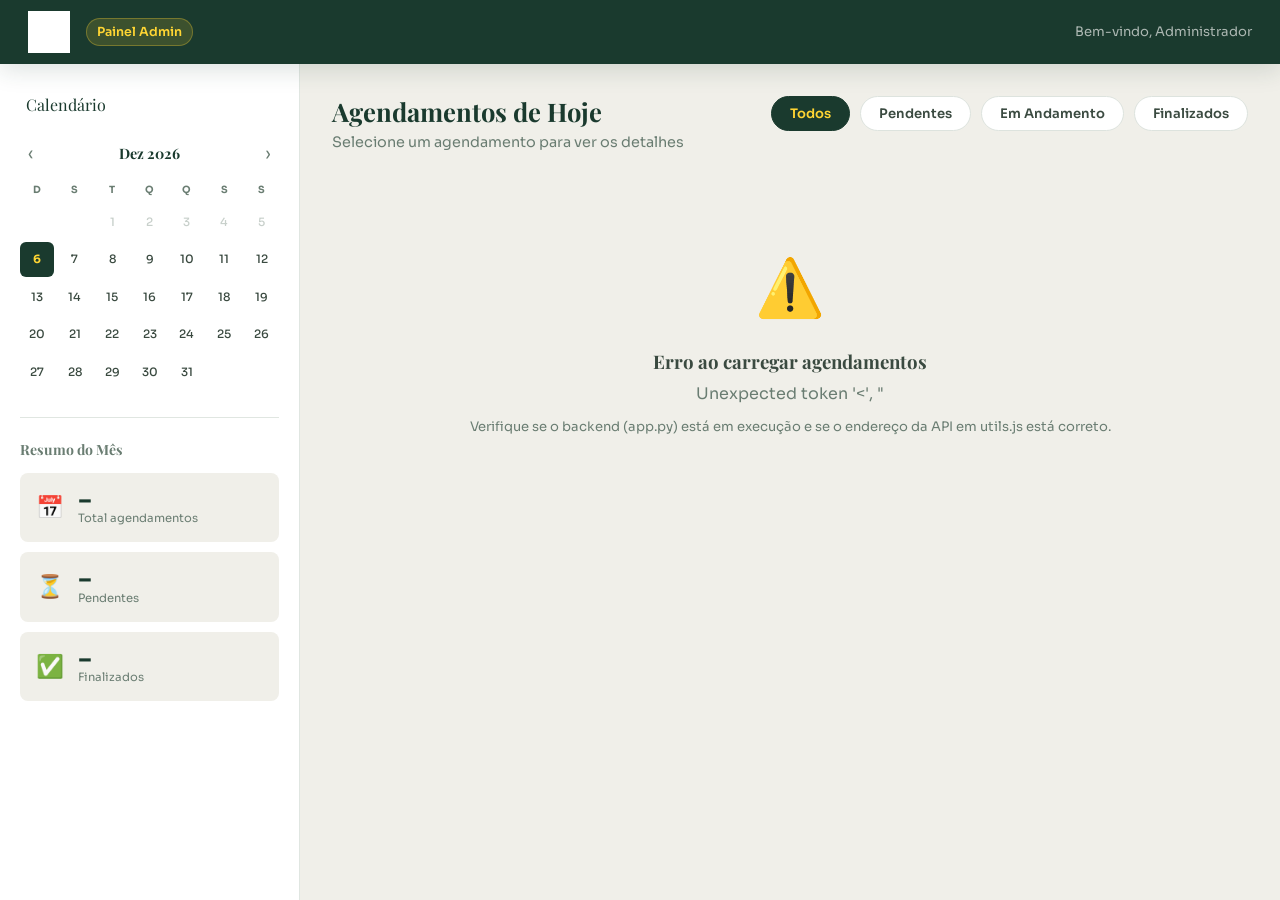
==== admin.html @ e0a65b04 "Primeiro comit" ====
<!DOCTYPE html>
<html lang="pt-BR">
<head>
  <meta charset="UTF-8" />
  <meta name="viewport" content="width=device-width, initial-scale=1.0" />
  <title>AgroMáquinas – Painel Administrativo</title>
  <link rel="preconnect" href="https://fonts.googleapis.com" />
  <link rel="preconnect" href="https://fonts.gstatic.com" crossorigin />
  <link href="https://fonts.googleapis.com/css2?family=Playfair+Display:wght@700;900&family=Sora:wght@300;400;500;600&display=swap" rel="stylesheet" />
  <link rel="stylesheet" href="style.css" />
  <link rel="stylesheet" href="admin.css" />
</head>
<body class="admin-body">

  <!-- TOPBAR ADMINISTRATIVA -->
  <!-- LINK DE RETORNO AO SITE DO CLIENTE REMOVIDO INTENCIONALMENTE -->
  <nav class="admin-topbar">
    <div style="display:flex;align-items:center;gap:16px;">
      <button class="topbar-hamburger" id="sidebarToggle" aria-label="Menu">
        <span></span><span></span><span></span>
      </button>
      <!--
        LOGO NA TOPBAR DO ADMIN:
        O arquivo deve estar na mesma pasta que admin.html.
      -->
      <a href="admin.html" class="nav-logo">
        <img src="Logo AgroMáquinas remodelado.png" alt="AgroMáquinas" class="nav-logo-img" />
      </a>
      <span style="color:var(--yellow);font-size:.78rem;font-weight:600;
                   background:rgba(255,213,51,.15);border:1px solid rgba(255,213,51,.3);
                   padding:3px 10px;border-radius:999px;">
        Painel Admin
      </span>
    </div>
    <div class="topbar-right">
      <span class="admin-greeting">Bem-vindo, Administrador</span>
      <!-- BOTÃO "← Site" REMOVIDO INTENCIONALMENTE -->
    </div>
  </nav>

  <!-- LAYOUT PRINCIPAL -->
  <div class="admin-main">

    <!-- SIDEBAR -->
    <aside class="admin-sidebar" id="adminSidebar">
      <div class="mini-calendar">
        <p class="sidebar-title">Calendário</p>
        <div class="mini-cal-header">
          <button class="mini-cal-nav" id="miniPrev">‹</button>
          <span id="miniMesAno"></span>
          <button class="mini-cal-nav" id="miniNext">›</button>
        </div>
        <div class="mini-cal-grid-header">
          <span>D</span><span>S</span><span>T</span><span>Q</span>
          <span>Q</span><span>S</span><span>S</span>
        </div>
        <div class="mini-cal-grid" id="miniCalGrid"></div>
      </div>

      <div class="sidebar-stats">
        <h4>Resumo do Mês</h4>
        <div class="stat-card-mini">
          <span class="s-icon">📅</span>
          <div class="s-info">
            <span class="s-num" id="statTotal">–</span>
            <span class="s-label">Total agendamentos</span>
          </div>
        </div>
        <div class="stat-card-mini">
          <span class="s-icon">⏳</span>
          <div class="s-info">
            <span class="s-num" id="statPendente">–</span>
            <span class="s-label">Pendentes</span>
          </div>
        </div>
        <div class="stat-card-mini">
          <span class="s-icon">✅</span>
          <div class="s-info">
            <span class="s-num" id="statFinalizado">–</span>
            <span class="s-label">Finalizados</span>
          </div>
        </div>
      </div>
    </aside>

    <!-- CONTEÚDO PRINCIPAL -->
    <main class="admin-content">
      <div class="admin-content-header">
        <div>
          <h2 id="contentTitle">Agendamentos de Hoje</h2>
          <p id="contentSubtitle">Selecione um agendamento para ver os detalhes</p>
        </div>
        <div class="admin-filters">
          <button class="filter-btn active" data-filter="todos"
            onclick="setFilter('todos', this)">Todos</button>
          <button class="filter-btn" data-filter="pendente"
            onclick="setFilter('pendente', this)">Pendentes</button>
          <button class="filter-btn" data-filter="em-andamento"
            onclick="setFilter('em-andamento', this)">Em Andamento</button>
          <button class="filter-btn" data-filter="finalizado"
            onclick="setFilter('finalizado', this)">Finalizados</button>
        </div>
      </div>

      <div class="agendamentos-list" id="agendamentosList">
        <div class="empty-state">
          <span class="empty-icon">🗓️</span>
          <h3>Carregando agendamentos...</h3>
          <p>Aguarde um momento.</p>
        </div>
      </div>
    </main>
  </div>

  <!-- MODAL DE DETALHES DO AGENDAMENTO -->
  <div class="detail-modal-overlay" id="detailOverlay" onclick="closeDetail(event)">
    <div class="detail-modal" id="detailModal">

      <div class="detail-header">
        <div class="detail-header-info">
          <h3 id="dh-client">–</h3>
          <p id="dh-datetime">–</p>
        </div>
        <button class="detail-close" onclick="closeDetailModal()">✕</button>
      </div>

      <div class="detail-body">

        <!-- STATUS -->
        <div class="detail-section">
          <h4>Status</h4>
          <span class="detail-badge" id="d-status-badge">–</span>
          <div style="margin-top:10px;display:flex;gap:8px;flex-wrap:wrap;" id="statusButtons">
            <button class="filter-btn" onclick="updateStatus('pendente')">⏳ Pendente</button>
            <button class="filter-btn" onclick="updateStatus('em-andamento')">🔧 Em Andamento</button>
          </div>
        </div>

        <!-- CLIENTE -->
        <div class="detail-section">
          <h4>Cliente</h4>
          <div class="detail-row"><label>Nome</label><span id="d-nome">–</span></div>
          <div class="detail-row"><label>Documento</label><span id="d-doc">–</span></div>
          <div class="detail-row"><label>Telefone</label><span id="d-tel">–</span></div>
          <div class="detail-row"><label>E-mail</label><span id="d-email">–</span></div>
        </div>

        <!-- SERVIÇO -->
        <div class="detail-section">
          <h4>Serviço</h4>
          <div class="detail-row"><label>Tipo de Serviço</label><span id="d-servico">–</span></div>
          <div class="detail-row"><label>Maquinário</label><span id="d-maquina">–</span></div>
          <div class="detail-row"><label>Marca / Modelo</label><span id="d-modelo">–</span></div>
          <div class="detail-row"><label>Ano</label><span id="d-ano">–</span></div>
          <div class="detail-row">
            <label>Problema / Descrição</label>
            <span id="d-problema" style="white-space:pre-wrap">–</span>
          </div>
        </div>

        <!-- LOCALIZAÇÃO + MAPA -->
        <!--
          MAPA DO GOOGLE MAPS:
          Configure a variável MAPS_KEY em admin.js para exibir o mapa incorporado.
          Sem a chave, o sistema exibe um botão "Ver no Google Maps".

          COMO OBTER A CHAVE:
          1. Acesse https://console.cloud.google.com/
          2. Crie um projeto → APIs e Serviços → Biblioteca
          3. Ative a "Maps Embed API"
          4. Credenciais → Criar credencial → Chave de API
          5. Cole a chave na variável MAPS_KEY dentro do arquivo admin.js
        -->
        <div class="detail-section">
          <h4>Localização</h4>
          <div class="detail-row"><label>Endereço / Fazenda</label><span id="d-local">–</span></div>
          <div class="map-container" id="mapContainer">
            <div class="map-placeholder">
              <span>📍</span>
              <p>Carregando mapa...</p>
            </div>
          </div>
          <p style="font-size:.72rem;color:var(--text-muted);margin-top:4px;">
            Localização aproximada com base no endereço informado pelo cliente.
          </p>
        </div>

        <!-- RELATÓRIO DE CONCLUSÃO -->
        <div class="detail-section">
          <div class="finalizacao-section" id="finalizacaoSection">
            <h4>🔧 Relatório de Conclusão</h4>
            <div id="finalizacaoContent">
              <textarea id="relatorioText" rows="4"
                placeholder="Descreva o que foi realizado, peças trocadas, observações técnicas...">
              </textarea>
              <button class="btn-finalizar" onclick="finalizarServico()">
                ✅ Marcar como Finalizado
              </button>
            </div>
            <div id="finalizadoInfo" style="display:none" class="finalizado-info">
              <strong>✅ Serviço Finalizado</strong>
              <span id="finalizadoRelatorio"></span>
            </div>
          </div>
        </div>

      </div><!-- /detail-body -->
    </div>
  </div>

  <!--
    SCRIPTS – ordem obrigatória: utils.js → calendar.js → admin.js
    Todos os arquivos devem estar na mesma pasta que admin.html.
  -->
  <script src="utils.js"></script>
  <script src="calendar.js"></script>
  <script src="admin.js"></script>
</body>
</html>
---- style.css ----
/* =============================================
   AGROMÁQUINAS – GLOBAL STYLES
   ============================================= */

/* --- RESET & BASE --- */
*,
*::before,
*::after {
    box-sizing: border-box;
    margin: 0;
    padding: 0;
}

:root {
    --green-dark: #1a3a2e;
    --green-mid: #254d3e;
    --green-light: #2e6b52;
    --green-muted: #3d7a61;
    --yellow: #ffd533;
    --yellow-dark: #e6be20;
    --yellow-pale: #fff8d6;
    --cream: #fbfbf9;
    --cream-dark: #f0efe9;
    --text-dark: #111a16;
    --text-mid: #3a4a40;
    --text-muted: #6a7d72;
    --white: #ffffff;
    --shadow-sm: 0 2px 8px rgba(26, 58, 46, .10);
    --shadow-md: 0 6px 24px rgba(26, 58, 46, .15);
    --shadow-lg: 0 16px 48px rgba(26, 58, 46, .18);
    --radius-sm: 8px;
    --radius-md: 14px;
    --radius-lg: 24px;
    --radius-xl: 36px;
    --transition: 0.28s cubic-bezier(.4, 0, .2, 1);
}

html {
    scroll-behavior: smooth;
}

body {
    font-family: 'Sora', sans-serif;
    background: var(--cream);
    color: var(--text-dark);
    font-size: 16px;
    line-height: 1.65;
    overflow-x: hidden;
}

h1,
h2,
h3,
h4 {
    font-family: 'Playfair Display', serif;
    line-height: 1.2;
}

a {
    text-decoration: none;
    color: inherit;
}

img {
    max-width: 100%;
    display: block;
}

button {
    cursor: pointer;
    font-family: 'Sora', sans-serif;
    border: none;
}

.container {
    width: 100%;
    max-width: 1160px;
    margin: 0 auto;
    padding: 0 24px;
}

/* --- ACCENT --- */
.accent {
    color: var(--yellow-dark);
}

/* --- SECTION LABELS --- */
.section-label {
    display: inline-block;
    background: var(--yellow-pale);
    color: var(--green-dark);
    font-size: .78rem;
    font-weight: 600;
    letter-spacing: .1em;
    text-transform: uppercase;
    padding: 5px 14px;
    border-radius: 999px;
    border: 1px solid var(--yellow);
    margin-bottom: 14px;
}

.section-title {
    font-size: clamp(1.8rem, 4vw, 2.8rem);
    color: var(--green-dark);
    margin-bottom: 12px;
}

.section-sub {
    color: var(--text-muted);
    font-size: 1.05rem;
    margin-bottom: 40px;
}

/* --- BUTTONS --- */
.btn-primary {
    display: inline-flex;
    align-items: center;
    gap: 8px;
    background: var(--yellow);
    color: var(--green-dark);
    font-weight: 700;
    font-size: .95rem;
    padding: 14px 32px;
    border-radius: 999px;
    border: 2px solid var(--yellow);
    transition: var(--transition);
    box-shadow: 0 4px 16px rgba(255, 213, 51, .35);
}

.btn-primary:hover {
    background: var(--yellow-dark);
    border-color: var(--yellow-dark);
    transform: translateY(-2px);
    box-shadow: 0 8px 24px rgba(255, 213, 51, .45);
}

.btn-ghost {
    display: inline-flex;
    align-items: center;
    gap: 8px;
    background: transparent;
    color: var(--cream);
    font-weight: 600;
    font-size: .95rem;
    padding: 14px 32px;
    border-radius: 999px;
    border: 2px solid rgba(255, 255, 255, .4);
    transition: var(--transition);
}

.btn-ghost:hover {
    background: rgba(255, 255, 255, .12);
    border-color: rgba(255, 255, 255, .7);
}

/* --- NAVBAR --- */
.navbar {
    position: fixed;
    top: 0;
    left: 0;
    right: 0;
    z-index: 900;
    background: transparent;
    transition: background var(--transition), box-shadow var(--transition);
}

.navbar.scrolled {
    background: var(--green-dark);
    box-shadow: var(--shadow-md);
}

.nav-container {
    display: flex;
    align-items: center;
    justify-content: space-between;
    max-width: 1160px;
    margin: 0 auto;
    padding: 18px 24px;
}

.nav-logo {
    display: flex;
    align-items: center;
    gap: 10px;
    color: var(--cream);
    font-size: 1.25rem;
}

.logo-icon {
    font-size: 1.5rem;
    display: flex;
    align-items: center;
    justify-content: center;
    width: 40px;
    height: 40px;
    background: var(--yellow);
    border-radius: 10px;
    color: var(--green-dark);
}

.logo-text strong {
    color: var(--yellow);
}

.nav-links {
    list-style: none;
    display: flex;
    align-items: center;
    gap: 36px;
}

.nav-links a {
    color: rgba(251, 251, 249, .85);
    font-size: .9rem;
    font-weight: 500;
    transition: color var(--transition);
    position: relative;
}

.nav-links a::after {
    content: '';
    position: absolute;
    bottom: -3px;
    left: 0;
    width: 0;
    height: 2px;
    background: var(--yellow);
    transition: width var(--transition);
}

.nav-links a:hover {
    color: var(--yellow);
}

.nav-links a:hover::after {
    width: 100%;
}

.btn-nav-admin {
    background: var(--yellow) !important;
    color: var(--green-dark) !important;
    padding: 8px 20px !important;
    border-radius: 999px !important;
    font-weight: 700 !important;
    font-size: .85rem !important;
}

.btn-nav-admin::after {
    display: none !important;
}

.btn-nav-admin:hover {
    background: var(--yellow-dark) !important;
}

.nav-toggle {
    display: none;
    flex-direction: column;
    gap: 5px;
    background: transparent;
    padding: 6px;
}

.nav-toggle span {
    display: block;
    width: 25px;
    height: 2px;
    background: var(--cream);
    border-radius: 2px;
    transition: var(--transition);
}

/* --- HERO --- */
.hero {
    min-height: 100vh;
    background: var(--green-dark);
    background-image:
        radial-gradient(ellipse 60% 60% at 70% 50%, rgba(46, 107, 82, .6) 0%, transparent 70%),
        radial-gradient(ellipse 40% 40% at 10% 80%, rgba(255, 213, 51, .08) 0%, transparent 60%);
    display: flex;
    align-items: center;
    position: relative;
    overflow: hidden;
    padding: 120px 24px 80px;
}

.hero-bg-grain {
    position: absolute;
    inset: 0;
    background-image: url("data:image/svg+xml,%3Csvg viewBox='0 0 256 256' xmlns='http://www.w3.org/2000/svg'%3E%3Cfilter id='noise'%3E%3CfeTurbulence type='fractalNoise' baseFrequency='0.9' numOctaves='4' stitchTiles='stitch'/%3E%3C/filter%3E%3Crect width='100%25' height='100%25' filter='url(%23noise)' opacity='0.04'/%3E%3C/svg%3E");
    pointer-events: none;
    opacity: .4;
}

.hero-content {
    max-width: 620px;
    z-index: 2;
}

.hero-badge {
    display: inline-block;
    background: rgba(255, 213, 51, .12);
    border: 1px solid rgba(255, 213, 51, .3);
    color: var(--yellow);
    padding: 6px 18px;
    border-radius: 999px;
    font-size: .82rem;
    font-weight: 600;
    letter-spacing: .06em;
    margin-bottom: 24px;
}

.hero-title {
    font-size: clamp(2.4rem, 6vw, 4.5rem);
    color: var(--cream);
    line-height: 1.08;
    margin-bottom: 20px;
}

.hero-highlight {
    color: var(--yellow);
    display: block;
}

.hero-subtitle {
    color: rgba(251, 251, 249, .7);
    font-size: 1.1rem;
    margin-bottom: 36px;
    max-width: 480px;
}

.hero-cta {
    display: flex;
    flex-wrap: wrap;
    gap: 14px;
}

.hero-visual {
    position: absolute;
    right: 5%;
    top: 50%;
    transform: translateY(-50%);
    display: flex;
    flex-direction: column;
    gap: 16px;
    z-index: 2;
}

.hero-card-float {
    background: rgba(251, 251, 249, .06);
    border: 1px solid rgba(251, 251, 249, .12);
    backdrop-filter: blur(12px);
    border-radius: var(--radius-md);
    padding: 16px 22px;
    display: flex;
    flex-direction: column;
    gap: 6px;
    color: var(--cream);
    font-size: .88rem;
    min-width: 200px;
    animation: floatCard 4s ease-in-out infinite;
}

.card-2 {
    animation-delay: 2s;
}

@keyframes floatCard {

    0%,
    100% {
        transform: translateY(0);
    }

    50% {
        transform: translateY(-10px);
    }
}

.card-icon {
    font-size: 1.6rem;
}

.card-status {
    font-size: .78rem;
    font-weight: 600;
}

.card-status.ok {
    color: #6ee7a0;
}

.card-status.pend {
    color: var(--yellow);
}

.hero-scroll-hint {
    position: absolute;
    bottom: 36px;
    left: 50%;
    transform: translateX(-50%);
    display: flex;
    flex-direction: column;
    align-items: center;
    gap: 8px;
    color: rgba(251, 251, 249, .45);
    font-size: .78rem;
    letter-spacing: .08em;
}

.scroll-arrow {
    width: 20px;
    height: 20px;
    border-right: 2px solid rgba(251, 251, 249, .35);
    border-bottom: 2px solid rgba(251, 251, 249, .35);
    transform: rotate(45deg);
    animation: scrollBounce 1.5s ease-in-out infinite;
}

@keyframes scrollBounce {

    0%,
    100% {
        transform: rotate(45deg) translateY(0);
    }

    50% {
        transform: rotate(45deg) translateY(5px);
    }
}

/* --- SOBRE --- */
.sobre {
    padding: 100px 0;
    background: var(--cream);
}

.sobre-grid {
    display: grid;
    grid-template-columns: 1fr 1fr;
    gap: 64px;
    align-items: center;
    margin-top: 12px;
}

.sobre-text h2 {
    font-size: clamp(1.8rem, 3.5vw, 2.6rem);
    color: var(--green-dark);
    margin-bottom: 18px;
}

.sobre-text p {
    color: var(--text-mid);
    font-size: 1.05rem;
    margin-bottom: 36px;
}

.stats-row {
    display: flex;
    gap: 32px;
    flex-wrap: wrap;
}

.stat {
    display: flex;
    flex-direction: column;
    gap: 2px;
}

.stat-num {
    font-family: 'Playfair Display', serif;
    font-size: 2rem;
    font-weight: 900;
    color: var(--green-dark);
}

.stat span:last-child {
    font-size: .82rem;
    color: var(--text-muted);
}

.image-placeholder-block {
    background: linear-gradient(135deg, var(--green-dark), var(--green-light));
    border-radius: var(--radius-lg);
    aspect-ratio: 4/3;
    display: flex;
    flex-direction: column;
    align-items: center;
    justify-content: center;
    gap: 16px;
    font-size: 5rem;
    color: rgba(255, 255, 255, .2);
}

.image-placeholder-block p {
    color: rgba(255, 255, 255, .5);
    font-size: .9rem;
    margin: 0;
}

/* --- SERVIÇOS --- */
.servicos {
    padding: 100px 0;
    background: var(--green-dark);
}

.servicos .section-label {
    background: rgba(255, 213, 51, .15);
    border-color: rgba(255, 213, 51, .3);
    color: var(--yellow);
}

.servicos .section-title {
    color: var(--cream);
}

.servicos-grid {
    display: grid;
    grid-template-columns: repeat(3, 1fr);
    gap: 20px;
}

.servico-card {
    background: rgba(251, 251, 249, .05);
    border: 1px solid rgba(251, 251, 249, .1);
    border-radius: var(--radius-md);
    padding: 32px 26px;
    transition: var(--transition);
    position: relative;
    overflow: hidden;
}

.servico-card::before {
    content: '';
    position: absolute;
    bottom: 0;
    left: 0;
    right: 0;
    height: 3px;
    background: var(--yellow);
    transform: scaleX(0);
    transition: transform var(--transition);
}

.servico-card:hover {
    background: rgba(251, 251, 249, .09);
    transform: translateY(-4px);
    box-shadow: var(--shadow-md);
}

.servico-card:hover::before {
    transform: scaleX(1);
}

.servico-icon {
    font-size: 2.2rem;
    margin-bottom: 16px;
    display: block;
}

.servico-card h3 {
    color: var(--cream);
    font-size: 1.05rem;
    margin-bottom: 10px;
}

.servico-card p {
    color: rgba(251, 251, 249, .6);
    font-size: .88rem;
    line-height: 1.6;
}

/* --- CONTATO --- */
.contato {
    padding: 100px 0;
    background: var(--cream-dark);
}

.contato-grid {
    display: grid;
    grid-template-columns: 1fr 1fr;
    gap: 64px;
    align-items: start;
}

.contato-info h2 {
    font-size: clamp(1.7rem, 3vw, 2.4rem);
    color: var(--green-dark);
    margin-bottom: 14px;
}

.contato-info>p {
    color: var(--text-muted);
    margin-bottom: 32px;
}

.contato-items {
    display: flex;
    flex-direction: column;
    gap: 18px;
}

.contato-item {
    display: flex;
    align-items: flex-start;
    gap: 16px;
    background: var(--white);
    border-radius: var(--radius-md);
    padding: 18px 20px;
    box-shadow: var(--shadow-sm);
}

.ci-icon {
    font-size: 1.4rem;
    flex-shrink: 0;
    margin-top: 2px;
}

.contato-item div {
    display: flex;
    flex-direction: column;
}

.contato-item strong {
    font-size: .88rem;
    color: var(--green-dark);
    font-weight: 600;
}

.contato-item span {
    font-size: .9rem;
    color: var(--text-muted);
}

.contato-horarios {
    background: var(--green-dark);
    border-radius: var(--radius-lg);
    padding: 40px 36px;
}

.contato-horarios h3 {
    color: var(--yellow);
    font-size: 1.2rem;
    margin-bottom: 28px;
}

.horario-item {
    display: flex;
    justify-content: space-between;
    align-items: center;
    padding: 14px 0;
    border-bottom: 1px solid rgba(255, 255, 255, .08);
    color: rgba(251, 251, 249, .75);
    font-size: .9rem;
}

.horario-item:last-child {
    border-bottom: none;
}

.horario-item strong {
    color: var(--cream);
    font-size: .95rem;
}

.horario-item.destaque strong {
    color: var(--yellow);
}

/* --- FOOTER --- */
.footer {
    background: #111a16;
    padding: 32px 0;
}

.footer-top {
    display: flex;
    align-items: center;
    gap: 24px;
    flex-wrap: wrap;
    margin-bottom: 20px;
}

.footer-top p {
    color: rgba(251, 251, 249, .45);
    font-size: .85rem;
}

.footer-brand {
    display: flex;
    align-items: center;
    gap: 10px;
    color: var(--cream);
    font-size: 1.1rem;
}

.footer-bottom {
    display: flex;
    justify-content: space-between;
    align-items: center;
    flex-wrap: wrap;
    gap: 10px;
    border-top: 1px solid rgba(255, 255, 255, .07);
    padding-top: 20px;
    font-size: .8rem;
    color: rgba(251, 251, 249, .35);
}

.footer-bottom a {
    color: var(--yellow);
}

/* --- MODAL OVERLAY --- */
.modal-overlay {
    display: none;
    position: fixed;
    inset: 0;
    background: rgba(0, 0, 0, .6);
    z-index: 1000;
    align-items: center;
    justify-content: center;
    padding: 20px;
}

.modal-overlay.active {
    display: flex;
}

.modal-box {
    background: var(--cream);
    border-radius: var(--radius-lg);
    padding: 48px 40px;
    max-width: 480px;
    width: 100%;
    text-align: center;
    box-shadow: var(--shadow-lg);
    animation: modalIn .3s ease;
}

@keyframes modalIn {
    from {
        opacity: 0;
        transform: scale(.92) translateY(16px);
    }

    to {
        opacity: 1;
        transform: scale(1) translateY(0);
    }
}

.modal-icon {
    font-size: 4rem;
    margin-bottom: 20px;
    display: block;
}

.modal-box h2 {
    color: var(--green-dark);
    margin-bottom: 14px;
}

.modal-box p {
    color: var(--text-muted);
    font-size: .95rem;
    margin-bottom: 20px;
}

.modal-detail {
    background: var(--cream-dark);
    border-radius: var(--radius-sm);
    padding: 16px 20px;
    margin-bottom: 24px;
    font-size: .9rem;
    color: var(--text-mid);
    text-align: left;
}

/* =============================================
   RESPONSIVIDADE GLOBAL
   ============================================= */
@media (max-width: 1024px) {
    .servicos-grid {
        grid-template-columns: repeat(2, 1fr);
    }

    .hero-visual {
        display: none;
    }

    .sobre-grid,
    .contato-grid {
        grid-template-columns: 1fr;
        gap: 40px;
    }
}

@media (max-width: 768px) {
    .nav-toggle {
        display: flex;
    }

    .nav-links {
        display: none;
        position: absolute;
        top: 100%;
        left: 0;
        right: 0;
        background: var(--green-dark);
        flex-direction: column;
        gap: 0;
        padding: 16px 0;
        box-shadow: var(--shadow-md);
    }

    .nav-links.open {
        display: flex;
    }

    .nav-links li {
        width: 100%;
    }

    .nav-links a {
        display: block;
        padding: 14px 28px;
        font-size: 1rem;
    }

    .btn-nav-admin {
        margin: 8px 28px;
        display: block;
        text-align: center;
    }

    .navbar {
        position: relative;
    }

    .navbar.scrolled {
        position: fixed;
    }

    .hero {
        padding: 100px 24px 60px;
    }

    .servicos-grid {
        grid-template-columns: 1fr;
    }

    .sobre-image-col {
        order: -1;
    }

    .image-placeholder-block {
        aspect-ratio: 16/9;
        font-size: 3.5rem;
    }

    .stats-row {
        gap: 20px;
    }

    .footer-bottom {
        flex-direction: column;
        text-align: center;
    }
}

@media (max-width: 480px) {
    .hero-title {
        font-size: 2.1rem;
    }

    .hero-cta {
        flex-direction: column;
    }

    .btn-primary,
    .btn-ghost {
        width: 100%;
        justify-content: center;
    }

    .modal-box {
        padding: 32px 24px;
    }
}

.hero-logo-img {
    width: 500px;
    height: 500px;
}
/* ── Logo na navbar e footer ── */
.nav-logo-img {
  height: 42px;
  width: auto;
  object-fit: contain;
  filter: brightness(0) invert(1);  /* deixa branco sobre fundo verde */
}
.footer-logo-img {
  height: 48px;
  width: auto;
  object-fit: contain;
  filter: brightness(0) invert(1);
}

/* ── Hero logo ── */
.hero-logo-wrapper {
  margin: 8px 0 32px;
  display: flex;
  align-items: center;
  justify-content: flex-start;
}
.hero-logo-img {
  width: clamp(260px, 42vw, 480px);
  height: auto;
  filter: drop-shadow(0 8px 32px rgba(0,0,0,.35));
  border-radius: 50%;
  object-fit: contain;
  transition: transform 0.4s cubic-bezier(.4,0,.2,1), filter 0.4s cubic-bezier(.4,0,.2,1);
}
.hero-logo-img:hover {
  transform: scale(1.03) rotate(-1deg);
  filter: drop-shadow(0 12px 40px rgba(255,213,51,.25));
}

@media (max-width: 768px) {
  .hero-logo-img { width: clamp(200px, 70vw, 340px); }
  .nav-logo-img  { height: 34px; }
}
@media (max-width: 480px) {
  .hero-logo-img { width: clamp(180px, 80vw, 280px); }
}
---- admin.css ----
/* =============================================
   AGROMÁQUINAS – ADMIN STYLES
   ============================================= */

/* --- ADMIN LAYOUT --- */
.admin-body {
  background: var(--cream-dark);
  min-height: 100vh;
}

/* --- ADMIN TOPBAR --- */
.admin-topbar {
  background: var(--green-dark);
  padding: 0 28px;
  display: flex;
  align-items: center;
  justify-content: space-between;
  height: 64px;
  position: sticky;
  top: 0;
  z-index: 800;
  box-shadow: var(--shadow-md);
}

.admin-topbar .nav-logo { gap: 10px; }

.topbar-right {
  display: flex;
  align-items: center;
  gap: 16px;
}

.admin-greeting {
  color: rgba(251,251,249,.65);
  font-size: .82rem;
}

.btn-logout {
  background: rgba(255,255,255,.08);
  border: 1px solid rgba(255,255,255,.15);
  color: var(--cream);
  padding: 7px 16px;
  border-radius: 999px;
  font-size: .82rem;
  transition: var(--transition);
}
.btn-logout:hover { background: rgba(255,255,255,.15); }

/* --- ADMIN MAIN CONTAINER --- */
.admin-main {
  display: grid;
  grid-template-columns: 300px 1fr;
  gap: 0;
  min-height: calc(100vh - 64px);
}

/* --- SIDEBAR --- */
.admin-sidebar {
  background: var(--white);
  border-right: 1px solid #e0e6e1;
  padding: 28px 20px;
  overflow-y: auto;
}

.sidebar-title {
  font-family: 'Playfair Display', serif;
  font-size: 1rem;
  color: var(--green-dark);
  margin-bottom: 20px;
  padding-left: 6px;
}

/* Mini calendar in sidebar */
.mini-calendar {}
.mini-cal-header {
  display: flex;
  align-items: center;
  justify-content: space-between;
  margin-bottom: 14px;
}
.mini-cal-header span {
  font-family: 'Playfair Display', serif;
  font-size: .9rem;
  font-weight: 700;
  color: var(--green-dark);
}
.mini-cal-nav {
  background: transparent;
  border: none;
  color: var(--text-muted);
  font-size: 1.1rem;
  padding: 4px 8px;
  border-radius: var(--radius-sm);
  transition: var(--transition);
}
.mini-cal-nav:hover {
  background: var(--cream-dark);
  color: var(--green-dark);
}

.mini-cal-grid-header,
.mini-cal-grid {
  display: grid;
  grid-template-columns: repeat(7, 1fr);
  gap: 3px;
  text-align: center;
}
.mini-cal-grid-header { margin-bottom: 6px; }
.mini-cal-grid-header span { font-size: .62rem; font-weight: 700; color: var(--text-muted); text-transform: uppercase; }

.mini-cal-day {
  aspect-ratio: 1;
  border-radius: 6px;
  display: flex;
  align-items: center;
  justify-content: center;
  font-size: .72rem;
  font-weight: 500;
  cursor: pointer;
  transition: var(--transition);
  background: transparent;
  border: none;
  color: var(--text-mid);
  position: relative;
}
.mini-cal-day:hover:not(.past):not(.empty) { background: var(--cream-dark); }
.mini-cal-day.today { background: rgba(26,58,46,.1); font-weight: 700; color: var(--green-dark); }
.mini-cal-day.selected { background: var(--green-dark); color: var(--yellow); font-weight: 700; }
.mini-cal-day.has-agendamentos::after {
  content: '';
  display: block;
  width: 4px; height: 4px;
  border-radius: 50%;
  background: var(--yellow);
  position: absolute;
  bottom: 2px; left: 50%;
  transform: translateX(-50%);
}
.mini-cal-day.past { color: #c8d0cb; }
.mini-cal-day.empty { cursor: default; }

.sidebar-stats {
  margin-top: 28px;
  padding-top: 24px;
  border-top: 1px solid #e0e6e1;
}
.sidebar-stats h4 { font-family: 'Playfair Display', serif; font-size: .88rem; color: var(--text-muted); margin-bottom: 14px; }

.stat-card-mini {
  background: var(--cream-dark);
  border-radius: var(--radius-sm);
  padding: 14px 16px;
  margin-bottom: 10px;
  display: flex;
  align-items: center;
  gap: 14px;
}
.stat-card-mini .s-icon { font-size: 1.4rem; }
.stat-card-mini .s-info { display: flex; flex-direction: column; }
.stat-card-mini .s-num { font-family: 'Playfair Display', serif; font-size: 1.4rem; font-weight: 900; color: var(--green-dark); line-height: 1; }
.stat-card-mini .s-label { font-size: .72rem; color: var(--text-muted); }

/* --- ADMIN CONTENT AREA --- */
.admin-content {
  padding: 32px;
  overflow-y: auto;
}

.admin-content-header {
  display: flex;
  align-items: flex-start;
  justify-content: space-between;
  flex-wrap: wrap;
  gap: 16px;
  margin-bottom: 28px;
}

.admin-content-header h2 {
  font-size: 1.6rem;
  color: var(--green-dark);
}

.admin-content-header p { color: var(--text-muted); font-size: .9rem; margin-top: 4px; }

.admin-filters {
  display: flex;
  gap: 10px;
  flex-wrap: wrap;
}

.filter-btn {
  background: var(--white);
  border: 1.5px solid #dde3de;
  color: var(--text-mid);
  padding: 8px 18px;
  border-radius: 999px;
  font-size: .82rem;
  font-weight: 600;
  transition: var(--transition);
  font-family: 'Sora', sans-serif;
}
.filter-btn:hover, .filter-btn.active {
  background: var(--green-dark);
  border-color: var(--green-dark);
  color: var(--yellow);
}

/* --- AGENDAMENTOS LIST --- */
.agendamentos-list {
  display: flex;
  flex-direction: column;
  gap: 14px;
}

.agendamento-card {
  background: var(--white);
  border-radius: var(--radius-md);
  padding: 20px 24px;
  border: 1.5px solid #e0e6e1;
  display: flex;
  align-items: center;
  gap: 20px;
  cursor: pointer;
  transition: var(--transition);
  position: relative;
  overflow: hidden;
}
.agendamento-card::before {
  content: '';
  position: absolute;
  left: 0; top: 0; bottom: 0;
  width: 4px;
  background: var(--green-light);
  transition: width var(--transition);
}
.agendamento-card.status-finalizado::before { background: #6ee7a0; }
.agendamento-card.status-pendente::before { background: var(--yellow); }
.agendamento-card.status-em-andamento::before { background: #60a5fa; }

.agendamento-card:hover {
  box-shadow: var(--shadow-md);
  transform: translateX(3px);
  border-color: var(--green-light);
}

.card-time-col {
  flex-shrink: 0;
  text-align: center;
  min-width: 60px;
}
.card-time { font-family: 'Playfair Display', serif; font-size: 1.4rem; font-weight: 900; color: var(--green-dark); line-height: 1; }
.card-date-small { font-size: .7rem; color: var(--text-muted); margin-top: 2px; }

.card-divider { width: 1px; height: 50px; background: #e0e6e1; flex-shrink: 0; }

.card-info { flex: 1; min-width: 0; }
.card-client { font-weight: 700; font-size: .95rem; color: var(--text-dark); }
.card-service { font-size: .82rem; color: var(--text-muted); margin-top: 3px; }
.card-machine { font-size: .82rem; color: var(--green-light); font-weight: 600; margin-top: 2px; }

.card-location {
  font-size: .78rem;
  color: var(--text-muted);
  display: flex;
  align-items: center;
  gap: 4px;
  margin-top: 6px;
}

.card-status-badge {
  flex-shrink: 0;
  padding: 5px 12px;
  border-radius: 999px;
  font-size: .72rem;
  font-weight: 700;
  letter-spacing: .04em;
  text-transform: uppercase;
}
.badge-pendente { background: #fff8d6; color: #b08800; }
.badge-em-andamento { background: #dbeafe; color: #1d4ed8; }
.badge-finalizado { background: #dcfce7; color: #166534; }

/* EMPTY STATE */
.empty-state {
  text-align: center;
  padding: 60px 20px;
  color: var(--text-muted);
}
.empty-state .empty-icon { font-size: 3.5rem; margin-bottom: 16px; display: block; }
.empty-state h3 { color: var(--text-mid); margin-bottom: 8px; }

/* --- MODAL DE DETALHES --- */
.detail-modal-overlay {
  display: none;
  position: fixed;
  inset: 0;
  background: rgba(0,0,0,.55);
  z-index: 1000;
  align-items: flex-start;
  justify-content: flex-end;
  padding: 16px;
}
.detail-modal-overlay.active { display: flex; }

.detail-modal {
  background: var(--white);
  width: 100%;
  max-width: 520px;
  height: calc(100vh - 32px);
  border-radius: var(--radius-lg);
  overflow-y: auto;
  box-shadow: var(--shadow-lg);
  animation: slideInRight .3s ease;
  display: flex;
  flex-direction: column;
}
@keyframes slideInRight {
  from { opacity:0; transform: translateX(40px); }
  to   { opacity:1; transform: translateX(0); }
}

.detail-header {
  background: var(--green-dark);
  padding: 24px 28px;
  display: flex;
  align-items: flex-start;
  justify-content: space-between;
  flex-shrink: 0;
}
.detail-header-info h3 { color: var(--cream); font-size: 1.15rem; }
.detail-header-info p { color: rgba(251,251,249,.6); font-size: .82rem; margin-top: 3px; }
.detail-close {
  background: rgba(255,255,255,.12);
  border: 1px solid rgba(255,255,255,.2);
  color: var(--cream);
  width: 34px; height: 34px;
  border-radius: 50%;
  font-size: 1rem;
  display: flex;
  align-items: center;
  justify-content: center;
  transition: var(--transition);
  flex-shrink: 0;
}
.detail-close:hover { background: rgba(255,255,255,.25); }

.detail-body { padding: 24px 28px; flex: 1; }

.detail-section { margin-bottom: 24px; }
.detail-section h4 {
  font-family: 'Playfair Display', serif;
  font-size: .88rem;
  color: var(--text-muted);
  text-transform: uppercase;
  letter-spacing: .08em;
  margin-bottom: 12px;
  padding-bottom: 6px;
  border-bottom: 1px solid #e0e6e1;
}

.detail-row {
  display: flex;
  flex-direction: column;
  gap: 3px;
  margin-bottom: 12px;
}
.detail-row label { font-size: .75rem; font-weight: 600; color: var(--text-muted); }
.detail-row span { font-size: .92rem; color: var(--text-dark); }

.detail-badge {
  display: inline-block;
  padding: 5px 14px;
  border-radius: 999px;
  font-size: .78rem;
  font-weight: 700;
}

/* MAP PLACEHOLDER */
.map-container {
  width: 100%;
  height: 180px;
  border-radius: var(--radius-md);
  overflow: hidden;
  border: 1.5px solid #e0e6e1;
  margin-bottom: 8px;
  position: relative;
  background: #e8f0e9;
}
.map-container iframe {
  width: 100%; height: 100%; border: none;
}
.map-placeholder {
  width: 100%; height: 100%;
  display: flex;
  flex-direction: column;
  align-items: center;
  justify-content: center;
  gap: 8px;
  background: linear-gradient(135deg, #e8f0e9, #d4e8d8);
  color: var(--text-muted);
  font-size: .85rem;
}
.map-placeholder span { font-size: 2.5rem; }

/* --- FINALIZAÇÃO SECTION --- */
.finalizacao-section {
  background: var(--cream-dark);
  border-radius: var(--radius-md);
  padding: 20px;
  border: 1.5px solid #e0e6e1;
}
.finalizacao-section h4 {
  font-family: 'Playfair Display', serif;
  font-size: 1rem;
  color: var(--green-dark);
  margin-bottom: 14px;
}

.finalizacao-section textarea {
  width: 100%;
  padding: 12px 14px;
  border: 1.5px solid #dde3de;
  border-radius: var(--radius-sm);
  font-size: .88rem;
  font-family: 'Sora', sans-serif;
  color: var(--text-dark);
  background: var(--white);
  resize: vertical;
  min-height: 90px;
  outline: none;
  transition: border-color var(--transition);
  margin-bottom: 12px;
}
.finalizacao-section textarea:focus {
  border-color: var(--green-light);
  box-shadow: 0 0 0 4px rgba(46,107,82,.1);
}

.btn-finalizar {
  background: var(--green-dark);
  color: var(--yellow);
  font-weight: 700;
  font-size: .88rem;
  padding: 11px 24px;
  border-radius: 999px;
  border: none;
  transition: var(--transition);
  display: inline-flex;
  align-items: center;
  gap: 8px;
  font-family: 'Sora', sans-serif;
}
.btn-finalizar:hover {
  background: var(--green-mid);
  transform: translateY(-1px);
}
.btn-finalizar:disabled {
  opacity: .5;
  cursor: not-allowed;
  transform: none;
}

.finalizado-info {
  background: #dcfce7;
  border: 1px solid #86efac;
  border-radius: var(--radius-sm);
  padding: 14px 16px;
  font-size: .88rem;
  color: #166534;
}
.finalizado-info strong { display: block; margin-bottom: 4px; }

/* --- ADMIN TOPBAR MOBILE --- */
.topbar-hamburger {
  display: none;
  background: transparent;
  border: none;
  flex-direction: column;
  gap: 4px;
  padding: 6px;
}
.topbar-hamburger span {
  display: block;
  width: 22px; height: 2px;
  background: var(--cream);
  border-radius: 2px;
}

/* =============================================
   RESPONSIVIDADE – ADMIN
   ============================================= */
@media (max-width: 900px) {
  .admin-main { grid-template-columns: 1fr; }
  .admin-sidebar {
    display: none;
    position: fixed;
    top: 64px; left: 0;
    width: 300px;
    height: calc(100vh - 64px);
    z-index: 700;
    box-shadow: var(--shadow-lg);
  }
  .admin-sidebar.open { display: block; }
  .topbar-hamburger { display: flex; }
  .admin-content { padding: 20px 16px; }
}

@media (max-width: 600px) {
  .agendamento-card { flex-wrap: wrap; gap: 12px; }
  .card-divider { display: none; }
  .detail-modal { max-width: 100%; height: 95vh; border-radius: var(--radius-lg) var(--radius-lg) 0 0; }
  .detail-modal-overlay { align-items: flex-end; padding: 0; }
  .admin-filters { width: 100%; }
  .filter-btn { flex: 1; text-align: center; }
}
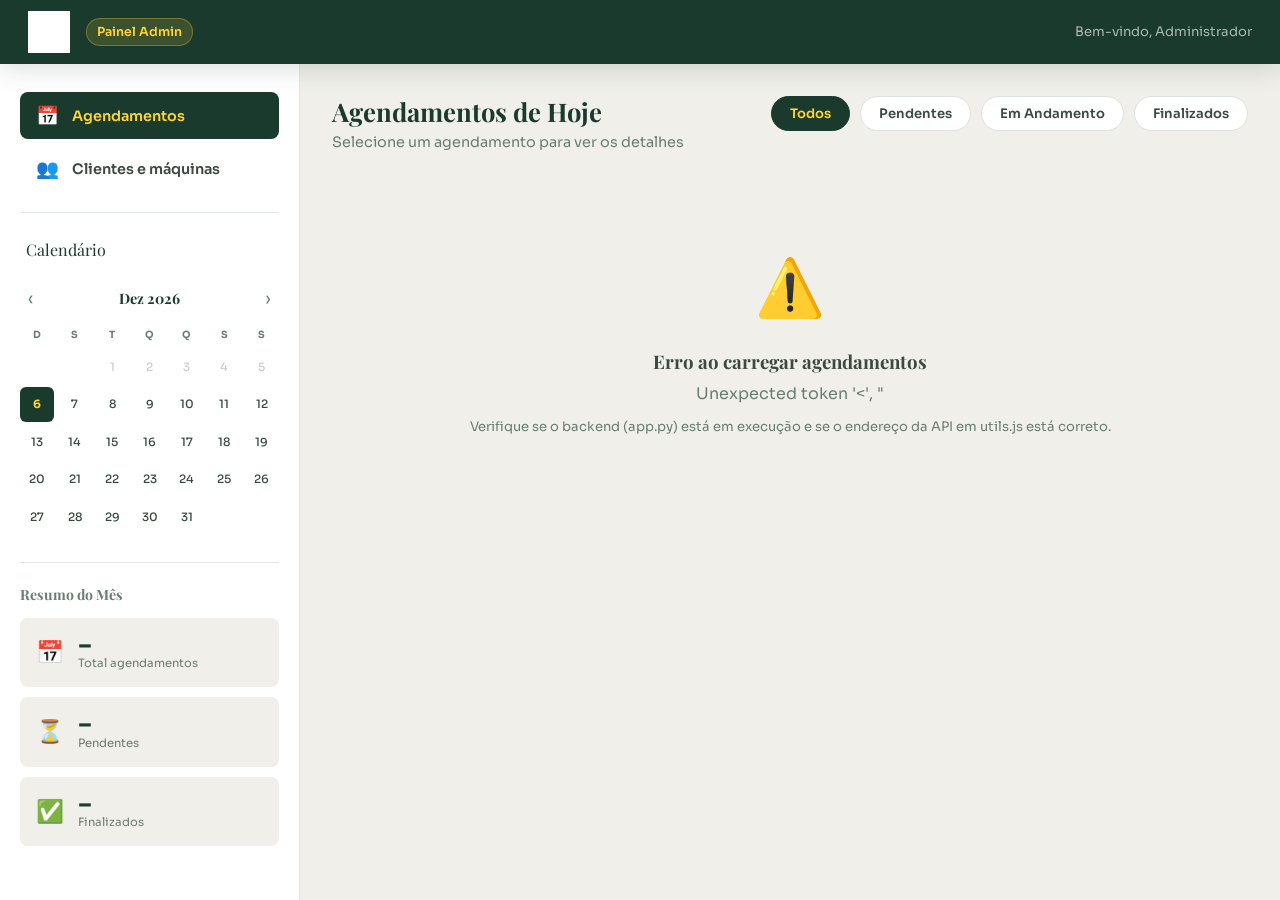
==== commit c673cbbc: "Altereações de código para aplicação de sidebar com cadastrode máquinas" ====
--- a/admin.html
+++ b/admin.html
@@ -42,42 +42,86 @@
   <div class="admin-main">
 
     <!-- SIDEBAR -->
+    <!--
+      A sidebar tem duas partes:
+      1) NAVEGAÇÃO (botões com data-view-btn) – troca a seção exibida.
+      2) PAINÉIS (data-sidebar-panel) – conteúdo de apoio de cada seção;
+         só o painel da seção ativa fica visível (controlado por switchView() em admin.js).
+      Para criar uma nova seção no futuro: adicione um botão aqui, um painel,
+      uma <section data-view-section> no conteúdo e inclua o nome em VIEWS (admin.js).
+    -->
     <aside class="admin-sidebar" id="adminSidebar">
-      <div class="mini-calendar">
-        <p class="sidebar-title">Calendário</p>
-        <div class="mini-cal-header">
-          <button class="mini-cal-nav" id="miniPrev">‹</button>
-          <span id="miniMesAno"></span>
-          <button class="mini-cal-nav" id="miniNext">›</button>
-        </div>
-        <div class="mini-cal-grid-header">
-          <span>D</span><span>S</span><span>T</span><span>Q</span>
-          <span>Q</span><span>S</span><span>S</span>
-        </div>
-        <div class="mini-cal-grid" id="miniCalGrid"></div>
+
+      <nav class="sidebar-nav" aria-label="Seções do painel">
+        <button type="button" class="sidebar-nav-item active" data-view-btn="agendamentos" aria-current="page">
+          <span class="nav-ico" aria-hidden="true">📅</span>
+          <span>Agendamentos</span>
+        </button>
+        <button type="button" class="sidebar-nav-item" data-view-btn="clientes">
+          <span class="nav-ico" aria-hidden="true">👥</span>
+          <span>Clientes e máquinas</span>
+        </button>
+      </nav>
+
+      <!-- PAINEL: AGENDAMENTOS (calendário + resumo do mês) -->
+      <div class="sidebar-panel" data-sidebar-panel="agendamentos">
+        <div class="mini-calendar">
+          <p class="sidebar-title">Calendário</p>
+          <div class="mini-cal-header">
+            <button class="mini-cal-nav" id="miniPrev">‹</button>
+            <span id="miniMesAno"></span>
+            <button class="mini-cal-nav" id="miniNext">›</button>
+          </div>
+          <div class="mini-cal-grid-header">
+            <span>D</span><span>S</span><span>T</span><span>Q</span>
+            <span>Q</span><span>S</span><span>S</span>
+          </div>
+          <div class="mini-cal-grid" id="miniCalGrid"></div>
+        </div>
+
+        <div class="sidebar-stats">
+          <h4>Resumo do Mês</h4>
+          <div class="stat-card-mini">
+            <span class="s-icon">📅</span>
+            <div class="s-info">
+              <span class="s-num" id="statTotal">–</span>
+              <span class="s-label">Total agendamentos</span>
+            </div>
+          </div>
+          <div class="stat-card-mini">
+            <span class="s-icon">⏳</span>
+            <div class="s-info">
+              <span class="s-num" id="statPendente">–</span>
+              <span class="s-label">Pendentes</span>
+            </div>
+          </div>
+          <div class="stat-card-mini">
+            <span class="s-icon">✅</span>
+            <div class="s-info">
+              <span class="s-num" id="statFinalizado">–</span>
+              <span class="s-label">Finalizados</span>
+            </div>
+          </div>
+        </div>
       </div>
 
-      <div class="sidebar-stats">
-        <h4>Resumo do Mês</h4>
-        <div class="stat-card-mini">
-          <span class="s-icon">📅</span>
-          <div class="s-info">
-            <span class="s-num" id="statTotal">–</span>
-            <span class="s-label">Total agendamentos</span>
-          </div>
-        </div>
-        <div class="stat-card-mini">
-          <span class="s-icon">⏳</span>
-          <div class="s-info">
-            <span class="s-num" id="statPendente">–</span>
-            <span class="s-label">Pendentes</span>
-          </div>
-        </div>
-        <div class="stat-card-mini">
-          <span class="s-icon">✅</span>
-          <div class="s-info">
-            <span class="s-num" id="statFinalizado">–</span>
-            <span class="s-label">Finalizados</span>
+      <!-- PAINEL: CLIENTES (totais gerais) -->
+      <div class="sidebar-panel" data-sidebar-panel="clientes" hidden>
+        <div class="sidebar-stats first">
+          <h4>Resumo geral</h4>
+          <div class="stat-card-mini">
+            <span class="s-icon">👥</span>
+            <div class="s-info">
+              <span class="s-num" id="statClientes">–</span>
+              <span class="s-label">Clientes cadastrados</span>
+            </div>
+          </div>
+          <div class="stat-card-mini">
+            <span class="s-icon">🚜</span>
+            <div class="s-info">
+              <span class="s-num" id="statMaquinas">–</span>
+              <span class="s-label">Máquinas registradas</span>
+            </div>
           </div>
         </div>
       </div>
@@ -85,30 +129,85 @@
 
     <!-- CONTEÚDO PRINCIPAL -->
     <main class="admin-content">
-      <div class="admin-content-header">
-        <div>
-          <h2 id="contentTitle">Agendamentos de Hoje</h2>
-          <p id="contentSubtitle">Selecione um agendamento para ver os detalhes</p>
-        </div>
-        <div class="admin-filters">
-          <button class="filter-btn active" data-filter="todos"
-            onclick="setFilter('todos', this)">Todos</button>
-          <button class="filter-btn" data-filter="pendente"
-            onclick="setFilter('pendente', this)">Pendentes</button>
-          <button class="filter-btn" data-filter="em-andamento"
-            onclick="setFilter('em-andamento', this)">Em Andamento</button>
-          <button class="filter-btn" data-filter="finalizado"
-            onclick="setFilter('finalizado', this)">Finalizados</button>
-        </div>
+
+      <!-- Abas de navegação: aparecem só no celular/tablet, onde a sidebar é uma gaveta -->
+      <div class="view-tabs">
+        <button type="button" class="view-tab active" data-view-btn="agendamentos" aria-current="page">📅 Agendamentos</button>
+        <button type="button" class="view-tab" data-view-btn="clientes">👥 Clientes</button>
       </div>
 
-      <div class="agendamentos-list" id="agendamentosList">
-        <div class="empty-state">
-          <span class="empty-icon">🗓️</span>
-          <h3>Carregando agendamentos...</h3>
-          <p>Aguarde um momento.</p>
-        </div>
-      </div>
+      <!-- ══════════ SEÇÃO: AGENDAMENTOS ══════════ -->
+      <section class="admin-view" id="viewAgendamentos" data-view-section="agendamentos">
+        <div class="admin-content-header">
+          <div>
+            <h2 id="contentTitle">Agendamentos de Hoje</h2>
+            <p id="contentSubtitle">Selecione um agendamento para ver os detalhes</p>
+          </div>
+          <div class="admin-filters">
+            <button class="filter-btn active" data-filter="todos"
+              onclick="setFilter('todos', this)">Todos</button>
+            <button class="filter-btn" data-filter="pendente"
+              onclick="setFilter('pendente', this)">Pendentes</button>
+            <button class="filter-btn" data-filter="em-andamento"
+              onclick="setFilter('em-andamento', this)">Em Andamento</button>
+            <button class="filter-btn" data-filter="finalizado"
+              onclick="setFilter('finalizado', this)">Finalizados</button>
+          </div>
+        </div>
+
+        <div class="agendamentos-list" id="agendamentosList">
+          <div class="empty-state">
+            <span class="empty-icon">🗓️</span>
+            <h3>Carregando agendamentos...</h3>
+            <p>Aguarde um momento.</p>
+          </div>
+        </div>
+      </section>
+
+      <!-- ══════════ SEÇÃO: CLIENTES E MÁQUINAS ══════════ -->
+      <!--
+        Duas telas dentro da mesma seção (controladas por clientes.js):
+          1) Lista de clientes + busca por nome ou CPF/CNPJ
+          2) Detalhe do cliente: dados de contato + lista de máquinas
+             (cada máquina abre o histórico de serviços)
+      -->
+      <section class="admin-view" id="viewClientes" data-view-section="clientes" hidden>
+
+        <!-- Tela 1: lista de clientes -->
+        <div id="clientesListaView">
+          <div class="admin-content-header">
+            <div>
+              <h2>Clientes</h2>
+              <p>Escolha um cliente para ver as máquinas dele</p>
+            </div>
+          </div>
+
+          <div class="search-bar" role="search">
+            <span class="search-icon" aria-hidden="true">🔍</span>
+            <input type="search" id="clienteBusca" placeholder="Buscar por nome ou CPF/CNPJ"
+                   aria-label="Buscar cliente por nome ou CPF/CNPJ"
+                   autocomplete="off" autocapitalize="off" spellcheck="false" enterkeyhint="search" />
+            <button type="button" class="search-clear" id="clienteBuscaLimpar"
+                    aria-label="Limpar busca" hidden>✕</button>
+          </div>
+          <p class="search-meta" id="clientesInfo" aria-live="polite"></p>
+
+          <div class="clientes-list" id="clientesList"></div>
+
+          <div class="load-more-wrap" id="clientesMais" hidden>
+            <button type="button" class="btn-load-more" id="clientesMaisBtn">Carregar mais clientes</button>
+          </div>
+        </div>
+
+        <!-- Tela 2: detalhe do cliente + máquinas -->
+        <div id="clienteDetalheView" hidden>
+          <button type="button" class="btn-voltar" id="btnVoltarClientes">← Voltar para clientes</button>
+          <div class="cliente-perfil" id="clientePerfil"></div>
+          <h3 class="maquinas-titulo" id="maquinasTitulo">Máquinas</h3>
+          <div class="maquinas-list" id="maquinasList"></div>
+        </div>
+      </section>
+
     </main>
   </div>
 
@@ -209,11 +308,13 @@
   </div>
 
   <!--
-    SCRIPTS – ordem obrigatória: utils.js → calendar.js → admin.js
+    SCRIPTS – ordem obrigatória: utils.js → calendar.js → admin.js → clientes.js
+    (clientes.js usa funções do admin.js, como escHtml e openDetail.)
     Todos os arquivos devem estar na mesma pasta que admin.html.
   -->
   <script src="utils.js"></script>
   <script src="calendar.js"></script>
   <script src="admin.js"></script>
+  <script src="clientes.js"></script>
 </body>
-</html>
+</html>
--- a/admin.css
+++ b/admin.css
@@ -512,4 +512,424 @@
   .detail-modal-overlay { align-items: flex-end; padding: 0; }
   .admin-filters { width: 100%; }
   .filter-btn { flex: 1; text-align: center; }
+}
+
+
+/* =============================================
+   NAVEGAÇÃO ENTRE SEÇÕES (sidebar + abas mobile)
+   ============================================= */
+
+/* Garante que o atributo [hidden] sempre esconde, mesmo em elementos
+   que têm "display" definido por alguma classe. */
+.admin-main [hidden] { display: none !important; }
+
+.sidebar-nav {
+  display: flex;
+  flex-direction: column;
+  gap: 6px;
+  padding-bottom: 20px;
+  margin-bottom: 24px;
+  border-bottom: 1px solid #e0e6e1;
+}
+
+.sidebar-nav-item {
+  display: flex;
+  align-items: center;
+  gap: 12px;
+  width: 100%;
+  text-align: left;
+  padding: 12px 14px;
+  border-radius: var(--radius-sm);
+  background: transparent;
+  color: var(--text-mid);
+  font-family: 'Sora', sans-serif;
+  font-size: .9rem;
+  font-weight: 600;
+  transition: var(--transition);
+}
+.sidebar-nav-item .nav-ico { font-size: 1.15rem; width: 26px; text-align: center; flex-shrink: 0; }
+.sidebar-nav-item:hover { background: var(--cream-dark); color: var(--green-dark); }
+.sidebar-nav-item.active { background: var(--green-dark); color: var(--yellow); }
+
+/* Foco visível para quem navega pelo teclado */
+.sidebar-nav-item:focus-visible,
+.view-tab:focus-visible,
+.cliente-card:focus-visible,
+.maquina-head:focus-visible,
+.btn-voltar:focus-visible,
+.btn-load-more:focus-visible,
+.btn-link-agend:focus-visible,
+.search-clear:focus-visible {
+  outline: 2px solid var(--green-light);
+  outline-offset: 2px;
+}
+.sidebar-nav-item.active:focus-visible { outline-color: var(--yellow); }
+
+.sidebar-stats.first { margin-top: 0; padding-top: 0; border-top: none; }
+
+/* Sidebar fixa na rolagem (desktop): a navegação fica sempre à vista */
+@media (min-width: 901px) {
+  .admin-sidebar {
+    position: sticky;
+    top: 64px;
+    height: calc(100vh - 64px);
+    align-self: start;
+  }
+}
+
+/* Abas de seção – só aparecem onde a sidebar vira gaveta */
+.view-tabs { display: none; }
+.view-tab {
+  flex: 1;
+  padding: 10px 12px;
+  border-radius: 999px;
+  background: transparent;
+  color: var(--text-mid);
+  font-family: 'Sora', sans-serif;
+  font-size: .82rem;
+  font-weight: 600;
+  transition: var(--transition);
+}
+.view-tab.active { background: var(--green-dark); color: var(--yellow); }
+@media (max-width: 900px) {
+  .view-tabs {
+    display: flex;
+    gap: 4px;
+    padding: 4px;
+    margin-bottom: 20px;
+    background: var(--white);
+    border: 1.5px solid #e0e6e1;
+    border-radius: 999px;
+  }
+}
+
+/* =============================================
+   ABA CLIENTES E MÁQUINAS
+   ============================================= */
+
+/* --- Busca --- */
+.search-bar { position: relative; margin-bottom: 10px; }
+.search-bar input {
+  width: 100%;
+  padding: 14px 48px;
+  border: 1.5px solid #dde3de;
+  border-radius: 999px;
+  background: var(--white);
+  color: var(--text-dark);
+  font-family: 'Sora', sans-serif;
+  font-size: 1rem;           /* 16px: evita o zoom automático do iOS ao focar */
+  outline: none;
+  -webkit-appearance: none;
+  appearance: none;
+  transition: border-color var(--transition), box-shadow var(--transition);
+}
+.search-bar input::placeholder { color: var(--text-muted); }
+.search-bar input:focus {
+  border-color: var(--green-light);
+  box-shadow: 0 0 0 4px rgba(46,107,82,.12);
+}
+.search-bar input::-webkit-search-cancel-button,
+.search-bar input::-webkit-search-decoration { -webkit-appearance: none; display: none; }
+
+.search-icon {
+  position: absolute;
+  left: 18px; top: 50%;
+  transform: translateY(-50%);
+  pointer-events: none;
+  font-size: 1rem;
+  opacity: .65;
+}
+.search-clear {
+  position: absolute;
+  right: 10px; top: 50%;
+  transform: translateY(-50%);
+  width: 32px; height: 32px;
+  border-radius: 50%;
+  background: var(--cream-dark);
+  color: var(--text-muted);
+  font-size: .8rem;
+  display: flex; align-items: center; justify-content: center;
+  transition: var(--transition);
+}
+.search-clear:hover { background: #e3e2da; color: var(--text-dark); }
+
+.search-meta {
+  min-height: 1.4em;
+  margin-bottom: 14px;
+  padding-left: 6px;
+  font-size: .82rem;
+  color: var(--text-muted);
+}
+
+/* --- Lista de clientes --- */
+.clientes-list { display: flex; flex-direction: column; gap: 12px; transition: opacity var(--transition); }
+.clientes-list.is-loading { opacity: .5; pointer-events: none; }
+
+.cliente-card {
+  width: 100%;
+  display: flex;
+  align-items: center;
+  gap: 16px;
+  padding: 16px 20px;
+  text-align: left;
+  background: var(--white);
+  color: inherit;
+  border: 1.5px solid #e0e6e1;
+  border-radius: var(--radius-md);
+  font-family: 'Sora', sans-serif;
+  transition: var(--transition);
+}
+.cliente-card:hover {
+  border-color: var(--green-light);
+  box-shadow: var(--shadow-md);
+  transform: translateX(3px);
+}
+
+.cliente-avatar {
+  flex-shrink: 0;
+  width: 44px; height: 44px;
+  border-radius: 50%;
+  background: var(--green-dark);
+  color: var(--yellow);
+  font-family: 'Playfair Display', serif;
+  font-size: 1rem;
+  font-weight: 700;
+  display: flex; align-items: center; justify-content: center;
+}
+.cliente-avatar.big { width: 64px; height: 64px; font-size: 1.4rem; }
+
+.cliente-info { flex: 1; min-width: 0; display: flex; flex-direction: column; gap: 3px; }
+.cliente-nome { font-weight: 700; font-size: .95rem; color: var(--text-dark); overflow-wrap: anywhere; }
+.cliente-meta {
+  display: flex; flex-wrap: wrap;
+  gap: 2px 16px;
+  font-size: .8rem;
+  color: var(--text-muted);
+}
+
+.cliente-counts {
+  flex-shrink: 0;
+  display: flex; flex-direction: column;
+  gap: 2px;
+  text-align: right;
+  font-size: .78rem;
+  color: var(--text-muted);
+}
+.cliente-counts strong {
+  font-family: 'Playfair Display', serif;
+  font-size: 1.05rem;
+  color: var(--green-dark);
+}
+.cliente-chevron { flex-shrink: 0; font-size: 1.5rem; line-height: 1; color: var(--text-muted); }
+
+.load-more-wrap { display: flex; justify-content: center; margin-top: 20px; }
+.btn-load-more {
+  background: var(--white);
+  border: 1.5px solid #dde3de;
+  color: var(--green-dark);
+  padding: 11px 26px;
+  border-radius: 999px;
+  font-family: 'Sora', sans-serif;
+  font-size: .85rem;
+  font-weight: 600;
+  transition: var(--transition);
+}
+.btn-load-more:hover { background: var(--green-dark); border-color: var(--green-dark); color: var(--yellow); }
+.empty-state .btn-load-more { margin-top: 16px; }
+
+/* --- Detalhe do cliente --- */
+.btn-voltar {
+  display: inline-flex; align-items: center; gap: 8px;
+  margin-bottom: 18px;
+  padding: 9px 20px;
+  background: transparent;
+  border: 1.5px solid #dde3de;
+  border-radius: 999px;
+  color: var(--text-mid);
+  font-family: 'Sora', sans-serif;
+  font-size: .82rem;
+  font-weight: 600;
+  transition: var(--transition);
+}
+.btn-voltar:hover { border-color: var(--green-dark); color: var(--green-dark); }
+
+.cliente-perfil {
+  display: flex;
+  align-items: center;
+  gap: 22px;
+  padding: 26px 28px;
+  margin-bottom: 30px;
+  background: var(--green-dark);
+  border-radius: var(--radius-lg);
+  box-shadow: var(--shadow-md);
+}
+.cliente-perfil:empty { display: none; }
+.cliente-perfil .cliente-avatar { background: var(--yellow); color: var(--green-dark); }
+.perfil-main { flex: 1; min-width: 0; }
+.perfil-main h2 { font-size: 1.4rem; color: var(--cream); overflow-wrap: anywhere; }
+.perfil-dados {
+  display: flex;
+  flex-wrap: wrap;           /* cada dado ocupa só o espaço que precisa e quebra de linha inteiro */
+  gap: 12px 36px;
+  margin-top: 16px;
+}
+.perfil-dados > div { min-width: 0; }
+.perfil-dados dt { font-size: .72rem; font-weight: 600; color: rgba(251,251,249,.55); }
+.perfil-dados dd { font-size: .9rem; color: var(--cream); overflow-wrap: break-word; word-break: break-word; }
+.perfil-dados a { color: var(--cream); border-bottom: 1px solid rgba(255,213,51,.45); transition: var(--transition); }
+.perfil-dados a:hover { color: var(--yellow); border-color: var(--yellow); }
+
+.maquinas-titulo { font-size: 1.15rem; color: var(--green-dark); margin-bottom: 14px; }
+
+/* --- Máquinas --- */
+.maquinas-list { display: flex; flex-direction: column; gap: 14px; }
+
+.maquina-card {
+  background: var(--white);
+  border: 1.5px solid #e0e6e1;
+  border-radius: var(--radius-md);
+  overflow: hidden;
+  transition: border-color var(--transition), box-shadow var(--transition);
+}
+.maquina-card.open { border-color: var(--green-light); box-shadow: var(--shadow-sm); }
+
+.maquina-head {
+  width: 100%;
+  display: flex;
+  align-items: center;
+  gap: 16px;
+  padding: 18px 22px;
+  text-align: left;
+  background: transparent;
+  color: inherit;
+  font-family: 'Sora', sans-serif;
+}
+.maquina-ico {
+  flex-shrink: 0;
+  width: 52px; height: 52px;
+  border-radius: var(--radius-sm);
+  background: var(--cream-dark);
+  font-size: 1.6rem;
+  display: flex; align-items: center; justify-content: center;
+}
+.maquina-info { flex: 1; min-width: 0; display: flex; flex-direction: column; gap: 2px; }
+.maquina-modelo { font-weight: 700; font-size: 1rem; color: var(--text-dark); overflow-wrap: anywhere; }
+.maquina-tipo { font-size: .82rem; font-weight: 600; color: var(--green-light); }
+.maquina-chips { display: flex; flex-wrap: wrap; gap: 6px; margin-top: 8px; }
+.chip {
+  padding: 3px 11px;
+  border-radius: 999px;
+  background: var(--cream-dark);
+  color: var(--text-mid);
+  font-size: .73rem;
+  font-weight: 600;
+}
+.maquina-toggle {
+  flex-shrink: 0;
+  font-size: 1.5rem; line-height: 1;
+  color: var(--text-muted);
+  transition: transform var(--transition);
+}
+.maquina-card.open .maquina-toggle { transform: rotate(90deg); }
+
+.maquina-body {
+  padding: 4px 22px 22px;
+  background: var(--cream);
+  border-top: 1px solid #e0e6e1;
+}
+.maquina-locais { margin: 16px 0 0; font-size: .82rem; color: var(--text-muted); overflow-wrap: anywhere; }
+.historico-titulo {
+  margin: 20px 0 12px;
+  padding-bottom: 6px;
+  border-bottom: 1px solid #e0e6e1;
+  font-size: .88rem;
+  color: var(--text-muted);
+}
+
+/* --- Serviço dentro do histórico --- */
+.servico-item {
+  margin-bottom: 10px;
+  padding: 14px 16px;
+  background: var(--white);
+  border: 1px solid #e0e6e1;
+  border-left: 4px solid var(--green-light);
+  border-radius: var(--radius-sm);
+}
+.servico-item:last-child { margin-bottom: 0; }
+.servico-item.status-pendente     { border-left-color: var(--yellow); }
+.servico-item.status-em-andamento { border-left-color: #60a5fa; }
+.servico-item.status-finalizado   { border-left-color: #6ee7a0; }
+
+.servico-top { display: flex; align-items: center; justify-content: space-between; flex-wrap: wrap; gap: 8px; }
+.servico-data { font-weight: 700; font-size: .88rem; color: var(--green-dark); }
+.servico-tipo { margin-top: 6px; font-size: .88rem; font-weight: 600; color: var(--text-dark); }
+.servico-campo { margin-top: 10px; }
+.servico-rotulo { display: block; font-size: .72rem; font-weight: 600; color: var(--text-muted); }
+.servico-campo p { font-size: .85rem; color: var(--text-mid); white-space: pre-wrap; overflow-wrap: anywhere; }
+
+.servico-relatorio {
+  margin-top: 12px;
+  padding: 12px 14px;
+  background: #dcfce7;
+  border: 1px solid #86efac;
+  border-radius: var(--radius-sm);
+  font-size: .85rem;
+  color: #166534;
+}
+.servico-relatorio strong { display: block; margin-bottom: 4px; }
+.servico-relatorio p { white-space: pre-wrap; overflow-wrap: anywhere; }
+
+.btn-link-agend {
+  margin-top: 14px;
+  padding: 8px 18px;
+  background: transparent;
+  border: 1.5px solid var(--green-dark);
+  border-radius: 999px;
+  color: var(--green-dark);
+  font-family: 'Sora', sans-serif;
+  font-size: .8rem;
+  font-weight: 700;
+  transition: var(--transition);
+}
+.btn-link-agend:hover { background: var(--green-dark); color: var(--yellow); }
+
+/* =============================================
+   RESPONSIVIDADE – ABA CLIENTES
+   ============================================= */
+@media (max-width: 700px) {
+  .cliente-card { flex-wrap: wrap; padding: 14px 16px; gap: 12px 14px; }
+  .cliente-chevron { display: none; }
+  .cliente-counts {
+    flex-direction: row; gap: 16px;
+    width: 100%; padding-left: 58px;   /* alinha com o texto, depois do avatar */
+    text-align: left;
+  }
+  .cliente-card:hover { transform: none; }
+
+  .cliente-perfil { flex-direction: column; align-items: flex-start; gap: 14px; padding: 22px 20px; }
+  .perfil-dados { flex-direction: column; width: 100%; }
+
+  .maquina-head { flex-wrap: wrap; padding: 16px; gap: 12px; }
+  .maquina-info { flex-basis: calc(100% - 120px); }
+  .maquina-head .card-status-badge { order: 3; margin-left: 66px; }   /* embaixo, alinhado ao texto */
+  .maquina-toggle { margin-left: auto; }
+  .maquina-body { padding: 4px 14px 18px; }
+}
+
+@media (max-width: 600px) {
+  .admin-greeting { display: none; }   /* libera espaço na topbar do celular */
+}
+
+@media (max-width: 480px) {
+  .btn-voltar { width: 100%; justify-content: center; }
+  .btn-link-agend { width: 100%; }
+  .maquina-ico { width: 44px; height: 44px; font-size: 1.35rem; }
+  .maquina-head .card-status-badge { margin-left: 56px; }
+  .cliente-counts { padding-left: 0; }
+}
+
+/* Respeita quem prefere menos movimento */
+@media (prefers-reduced-motion: reduce) {
+  .cliente-card, .maquina-toggle, .clientes-list { transition: none; }
+  .cliente-card:hover { transform: none; }
 }
